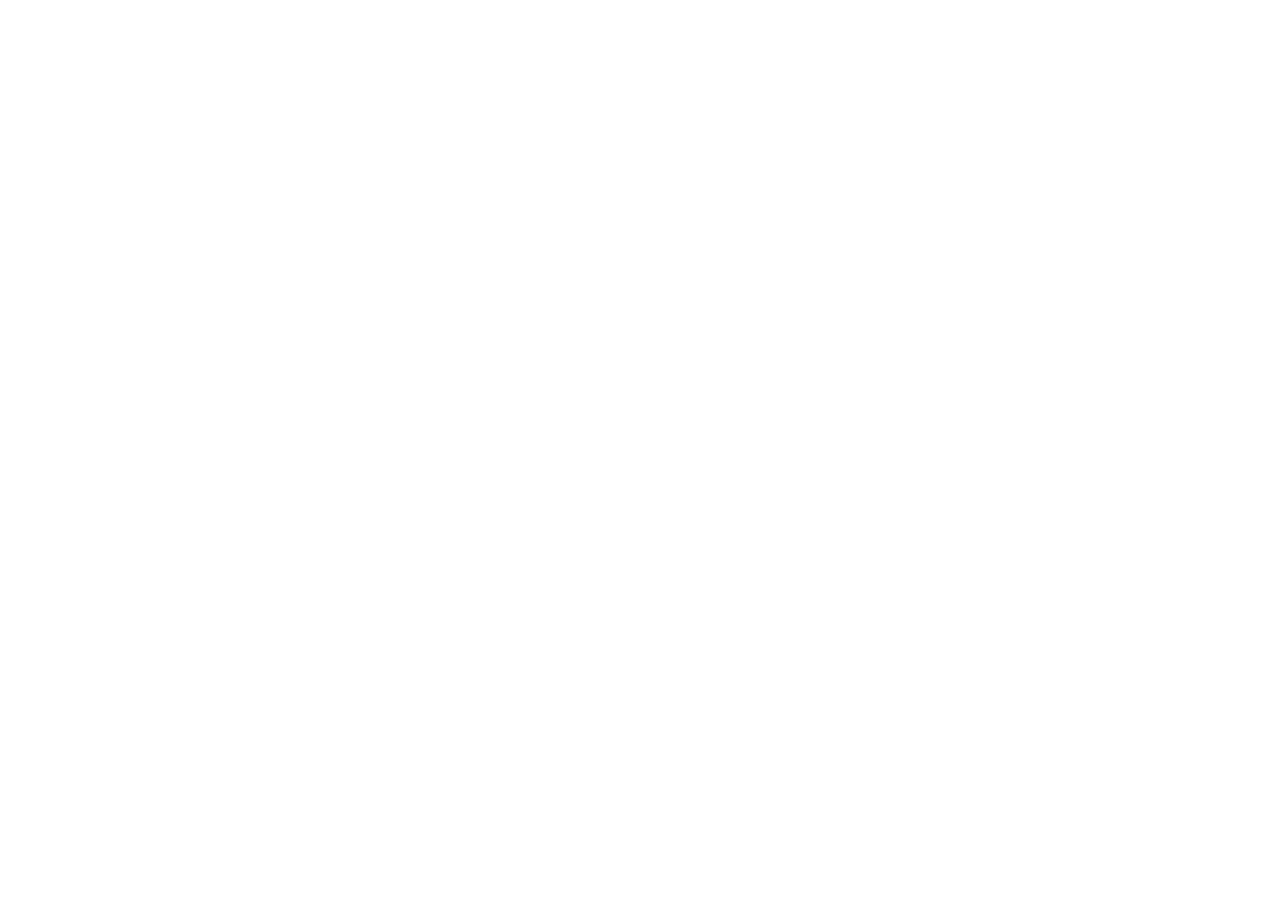
==== paginas/meus-projetos.html @ df3deb79 "feat: Criada as páginas HTML" ====
<!DOCTYPE html>
<html lang="pt-BR">
<head>
    <meta charset="UTF-8">
    <meta name="viewport" content="width=device-width, initial-scale=1.0">
    <title>Meus Projetos | Portifolio de Luis Neto</title>
</head>
<body>
    
</body>
</html>
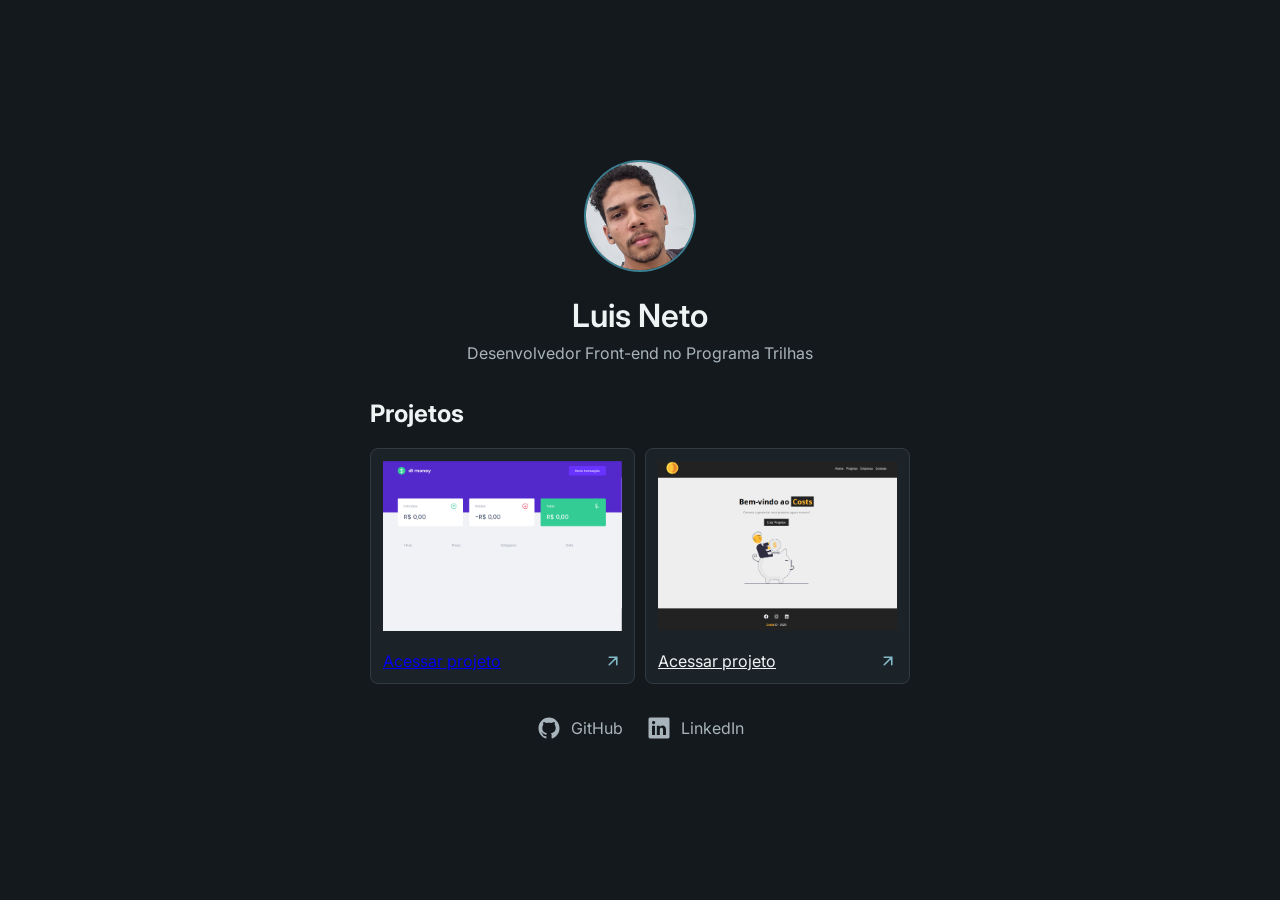
==== commit 512c5ba7: "Projeto finalizado" ====
--- a/paginas/meus-projetos.html
+++ b/paginas/meus-projetos.html
@@ -4,8 +4,36 @@
     <meta charset="UTF-8">
     <meta name="viewport" content="width=device-width, initial-scale=1.0">
     <title>Meus Projetos | Portifolio de Luis Neto</title>
+    <link rel="stylesheet" href="../css/reset.css">
+    <link rel="stylesheet" href="../css/styles.css">
+    <link rel="preconnect" href="https://fonts.googleapis.com">
+    <link rel="preconnect" href="https://fonts.gstatic.com" crossorigin>
+    <link href="https://fonts.googleapis.com/css2?family=Inter:ital,opsz,wght@0,14..32,100..900;1,14..32,100..900&display=swap" rel="stylesheet">
 </head>
 <body>
-    
+    <main class="conteudo-principal">
+        <div class="conteudo-cabecalho">
+            <img src="../assets/foto.png" alt="" class="conteudo-foto">
+            <h1 class="conteudo-nome">Luis Neto</h1>
+            <p class="conteudo-titulo">Desenvolvedor Front-end no Programa Trilhas</p>
+        </div>
+        <div>
+            <h2>Projetos</h2>
+            <section class="conteudo-projetos">
+                <div class="conteudo-projeto">
+                    <img src="../assets/projeto3.png" class="previa-projeto">
+                    <p class="conteudo-projeto-links"><a href="https://github.com/LuisNettoo/dtmoney-reactjs" target="_blank">Acessar projeto</a><img src="../assets/arrow-up-right.svg"></p>
+                </div>
+                <div class="conteudo-projeto">
+                    <img src="../assets/projeto2.png" class="previa-projeto"> 
+                    <p class="conteudo-projeto-links"><a href="https://github.com/LuisNettoo/costs-reactjs" target="_blank" class="conteudo-projeto-link">Acessar projeto</a><img src="../assets/arrow-up-right.svg"></p>
+                </div>
+            </section>
+        </div>
+        <div class="perfil">
+            <a href="https://github.com/LuisNettoo" target="_blank"><img src="../assets/GitHub.svg" alt="Logo do GitHub"> <span>GitHub</span></a>
+            <a href="https://www.linkedin.com/in/luis-neto-8a8416255" target="_blank"><img src="../assets/LinkedIn.svg" alt="Logo do LinkedIn"><span>LinkedIn</span></a>
+        </div>
+    </main>  
 </body>
 </html>
--- a/css/styles.css
+++ b/css/styles.css
@@ -0,0 +1,127 @@
+#root {
+    --cor-background: #262626;
+}
+
+body {
+    min-height: 100vh;
+    display: flex;
+    justify-content: center;
+    align-items: center;
+    font-family: Inter, sans-serif;
+    background-color: #14191D;
+}
+
+.conteudo-principal {
+    width: 540px;
+}
+
+.conteudo-cabecalho {
+    text-align: center;
+}
+
+.conteudo-foto {
+    height: 112px;
+    border-radius: 100%;
+    border: 2px solid #397E91;
+    margin-bottom: 20px;
+}
+
+.conteudo-nome {
+    font-size: 2rem;
+    font-weight: 600;
+    color: #F0F3F4;
+    margin-bottom: 8px;
+}
+
+.conteudo-titulo {
+    color: #A8B4BB;
+    margin-bottom: 36px;
+}
+
+.lista-links {
+    list-style: none;
+    display: flex;
+    flex-direction: column;
+    gap: 1rem;
+}
+
+.link {
+    text-align: center;
+    padding: 1rem;
+    border: 1px solid #303B42;
+    border-radius: 0.5rem;
+    cursor: pointer;
+    background-color: #1C2328;
+    transition: all ease 200ms;
+}
+
+.link:hover {
+    background-color: #246579;
+}
+
+.link a {
+    display: flex;
+    align-items: center;
+    justify-content: space-between;
+    text-decoration: none;
+    color: #F0F3F4;
+}
+
+.perfil {
+    text-align: center;
+    display: flex;
+    justify-content: center;
+    gap: 24px;
+    margin-top: 2rem;
+}
+
+.perfil a {
+    display: flex;
+    flex-direction: row;
+    justify-content: center;
+    align-items: center;
+    color: #A8B4BB;
+    text-decoration: none;
+    gap: 10px;
+}
+
+.perfil svg {
+    height: 100px;
+    color: #A8B4BB;
+}
+
+h2 {
+    color: #F0F3F4;
+    margin-bottom: 20px;
+}
+
+.conteudo-projetos {
+    display: flex; 
+    gap: 10px;  
+}
+
+.conteudo-projeto {
+    padding: 12px;
+    background-color: #1C2328;
+    border-radius: 0.5rem;
+    border: 1px solid #303B42;
+}
+
+.previa-projeto {
+    width: 100%;
+}
+.conteudo-projeto-links {
+    display: flex;
+    align-items: center;
+    justify-content: space-between;
+    margin-top: 16px;
+}
+
+.conteudo-projeto-link {
+    color: #F0F3F4;
+}
+
+.conteudo-sobre-mim {
+    text-align: center;
+    color: #A8B4BB;
+}
